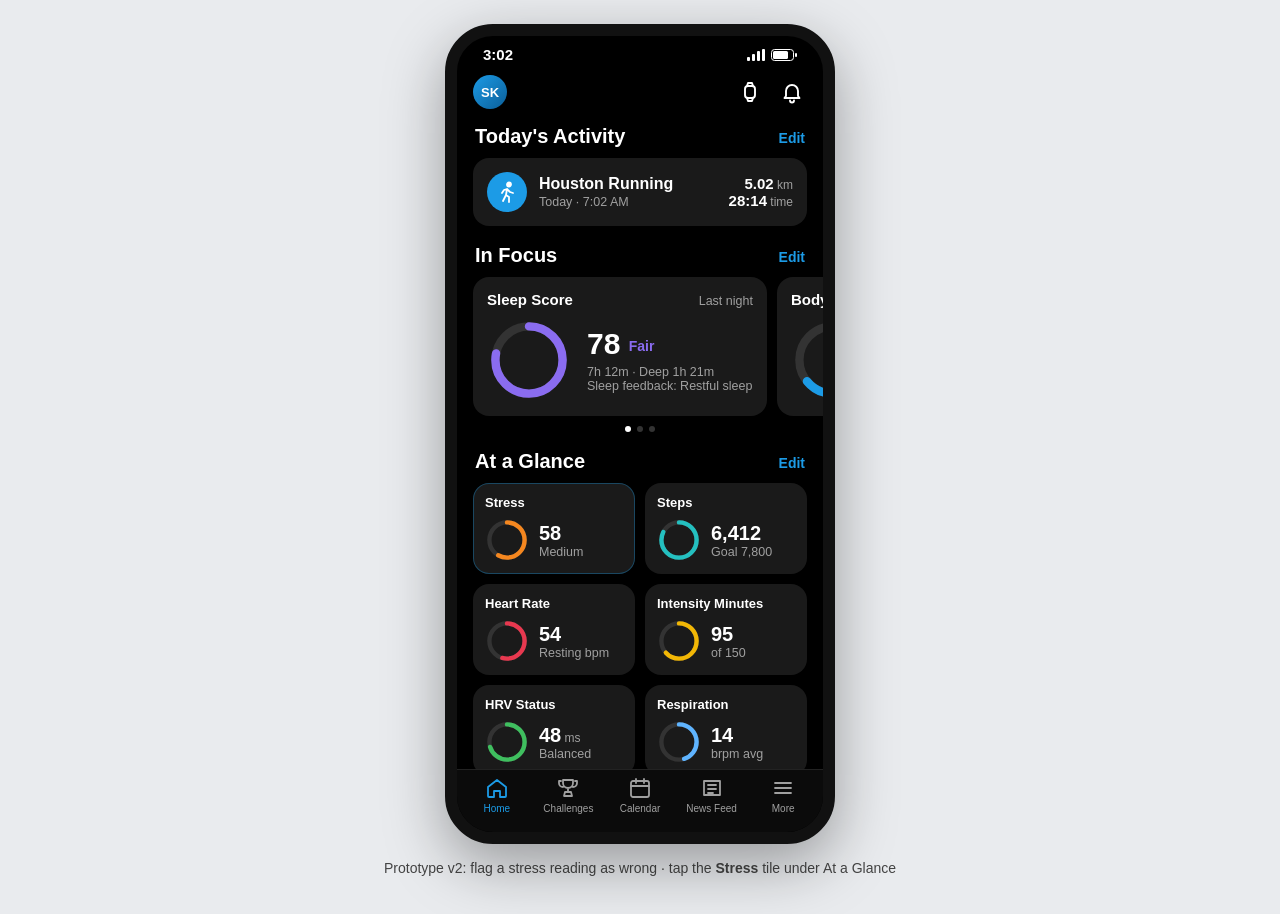
==== v2/index.html @ a4bd3679 "Add version 2 styled after the current Garmin Connect app New Home layout with Today's Activity, In " ====
<!DOCTYPE html>
<html lang="en">
<head>
  <meta charset="UTF-8">
  <meta name="viewport" content="width=device-width, initial-scale=1.0, viewport-fit=cover">
  <title>Stress Feedback Prototype v2</title>
  <link rel="stylesheet" href="style.css">
</head>
<body>
  <div class="stage">
    <div class="phone">
      <div class="statusbar">
        <span>3:02</span>
        <span class="status-icons">
          <svg viewBox="0 0 18 12" width="18" height="12" aria-hidden="true"><rect x="0" y="8" width="3" height="4" rx="1"/><rect x="5" y="5" width="3" height="7" rx="1"/><rect x="10" y="2" width="3" height="10" rx="1"/><rect x="15" y="0" width="3" height="12" rx="1"/></svg>
          <svg viewBox="0 0 26 12" width="26" height="12" aria-hidden="true"><rect x="0.5" y="0.5" width="22" height="11" rx="3" fill="none" stroke="currentColor"/><rect x="2" y="2" width="15" height="8" rx="1.5"/><rect x="24" y="4" width="2" height="4" rx="1"/></svg>
        </span>
      </div>

      <!-- ===== Screen 1: Home ===== -->
      <section class="screen" id="screen-home">
        <header class="topbar">
          <div class="avatar" aria-hidden="true">SK</div>
          <div class="topbar-icons">
            <button class="icon-btn" data-todo="Devices" aria-label="Devices">
              <svg viewBox="0 0 24 24"><rect x="7" y="6" width="10" height="12" rx="3"/><path d="M9 6l1-3h4l1 3M9 18l1 3h4l1-3"/></svg>
            </button>
            <button class="icon-btn" data-todo="Notifications" aria-label="Notifications">
              <svg viewBox="0 0 24 24"><path d="M6 16V11a6 6 0 0 1 12 0v5l1.5 2h-15zM10 20.5a2 2 0 0 0 4 0"/></svg>
            </button>
          </div>
        </header>

        <div class="scroll">
          <!-- Today's Activity -->
          <div class="section-head">
            <h2>Today's Activity</h2>
            <button class="edit" data-todo="Edit Today's Activity">Edit</button>
          </div>
          <button class="card activity" data-todo="Activity details">
            <span class="activity-icon" aria-hidden="true">
              <svg viewBox="0 0 24 24"><circle cx="14" cy="4.5" r="2"/><path d="M8 21l3-6 3 2v5M11 15l1-6-3 1-2 3M12 9l3 3 3 1" fill="none"/></svg>
            </span>
            <span class="activity-text">
              <strong>Houston Running</strong>
              <span class="sub">Today · 7:02 AM</span>
            </span>
            <span class="activity-stats">
              <span><b>5.02</b> km</span>
              <span><b>28:14</b> time</span>
            </span>
          </button>

          <!-- In Focus: swipeable cards -->
          <div class="section-head">
            <h2>In Focus</h2>
            <button class="edit" data-todo="Edit In Focus">Edit</button>
          </div>
          <div class="carousel" id="carousel">
            <button class="card focus" data-todo="Sleep">
              <div class="focus-head"><span class="card-label">Sleep Score</span><span class="sub">Last night</span></div>
              <div class="focus-body">
                <svg class="ring big" viewBox="0 0 100 100" data-value="78" data-color="var(--sleep)"></svg>
                <div>
                  <div class="focus-value">78 <span class="pill" style="color:var(--sleep)">Fair</span></div>
                  <div class="sub">7h 12m · Deep 1h 21m</div>
                  <div class="sub">Sleep feedback: Restful sleep</div>
                </div>
              </div>
            </button>
            <button class="card focus" data-todo="Body Battery">
              <div class="focus-head"><span class="card-label">Body Battery</span><span class="sub">Now</span></div>
              <div class="focus-body">
                <svg class="ring big" viewBox="0 0 100 100" data-value="64" data-color="var(--accent)"></svg>
                <div>
                  <div class="focus-value">64</div>
                  <div class="sub">+38 charged</div>
                  <div class="sub">−46 drained</div>
                </div>
              </div>
            </button>
            <button class="card focus" data-todo="Training Readiness">
              <div class="focus-head"><span class="card-label">Training Readiness</span><span class="sub">Today</span></div>
              <div class="focus-body">
                <svg class="ring big" viewBox="0 0 100 100" data-value="71" data-color="var(--good)"></svg>
                <div>
                  <div class="focus-value">71 <span class="pill" style="color:var(--good)">High</span></div>
                  <div class="sub">Ready for a hard workout</div>
                </div>
              </div>
            </button>
          </div>
          <div class="dots" id="dots"><i class="on"></i><i></i><i></i></div>

          <!-- At a Glance: grid of small tiles -->
          <div class="section-head">
            <h2>At a Glance</h2>
            <button class="edit" data-todo="Edit At a Glance">Edit</button>
          </div>
          <div class="glance-grid">
            <!-- The Stress tile opens the Stress screen -->
            <button class="card tile" id="stress-tile">
              <span class="tile-label">Stress <span class="flag-dot hidden" id="tile-flag" title="You flagged a reading">⚑</span></span>
              <span class="tile-body">
                <svg class="ring" id="stress-tile-ring" viewBox="0 0 100 100"></svg>
                <span>
                  <span class="tile-value" id="stress-tile-value">58</span>
                  <span class="sub" id="stress-tile-level">Medium</span>
                </span>
              </span>
            </button>
            <button class="card tile" data-todo="Steps">
              <span class="tile-label">Steps</span>
              <span class="tile-body">
                <svg class="ring" viewBox="0 0 100 100" data-value="82" data-color="var(--steps)"></svg>
                <span><span class="tile-value">6,412</span><span class="sub">Goal 7,800</span></span>
              </span>
            </button>
            <button class="card tile" data-todo="Heart Rate">
              <span class="tile-label">Heart Rate</span>
              <span class="tile-body">
                <svg class="ring" viewBox="0 0 100 100" data-value="54" data-color="var(--hr)"></svg>
                <span><span class="tile-value">54</span><span class="sub">Resting bpm</span></span>
              </span>
            </button>
            <button class="card tile" data-todo="Intensity Minutes">
              <span class="tile-label">Intensity Minutes</span>
              <span class="tile-body">
                <svg class="ring" viewBox="0 0 100 100" data-value="63" data-color="var(--intensity)"></svg>
                <span><span class="tile-value">95</span><span class="sub">of 150</span></span>
              </span>
            </button>
            <button class="card tile" data-todo="HRV Status">
              <span class="tile-label">HRV Status</span>
              <span class="tile-body">
                <svg class="ring" viewBox="0 0 100 100" data-value="70" data-color="var(--good)"></svg>
                <span><span class="tile-value">48<small> ms</small></span><span class="sub">Balanced</span></span>
              </span>
            </button>
            <button class="card tile" data-todo="Respiration">
              <span class="tile-label">Respiration</span>
              <span class="tile-body">
                <svg class="ring" viewBox="0 0 100 100" data-value="45" data-color="var(--resp)"></svg>
                <span><span class="tile-value">14</span><span class="sub">brpm avg</span></span>
              </span>
            </button>
          </div>

          <p class="disclaimer">Class prototype for ENTR 222 · not affiliated with or made by Garmin</p>
        </div>
      </section>

      <!-- ===== Screen 2: Stress details ===== -->
      <section class="screen hidden" id="screen-stress">
        <header class="topbar">
          <button class="icon-btn" id="back-btn" aria-label="Back">
            <svg viewBox="0 0 24 24"><path d="M15 5l-7 7 7 7"/></svg>
          </button>
          <h1>Stress</h1>
          <button class="icon-btn" data-todo="About stress" aria-label="About stress">
            <svg viewBox="0 0 24 24"><circle cx="12" cy="12" r="9"/><path d="M12 11v6M12 7.5v.5"/></svg>
          </button>
        </header>

        <div class="tabs" role="tablist">
          <button class="active" role="tab">1 Day</button>
          <button role="tab" data-todo="7 Days view">7 Days</button>
          <button role="tab" data-todo="4 Weeks view">4 Weeks</button>
          <button role="tab" data-todo="1 Year view">1 Year</button>
        </div>

        <div class="scroll">
          <div class="date-nav">
            <button class="icon-btn" data-todo="Previous day" aria-label="Previous day"><svg viewBox="0 0 24 24"><path d="M15 5l-7 7 7 7"/></svg></button>
            <span>Today</span>
            <button class="icon-btn" disabled aria-label="Next day"><svg viewBox="0 0 24 24"><path d="M9 5l7 7-7 7"/></svg></button>
          </div>

          <!-- Gauge for the selected reading, with the likely range drawn on the arc -->
          <div class="gauge-wrap">
            <svg id="gauge" viewBox="0 0 220 190" role="img" aria-label="Stress gauge"></svg>
            <div class="gauge-center">
              <div class="gauge-value" id="reading-value">58</div>
              <div class="gauge-level" id="reading-level">Medium</div>
              <div class="gauge-time" id="reading-time">Now · 2:45 PM</div>
            </div>
          </div>

          <!-- NEW: confidence -->
          <div class="confidence-row" id="confidence-row">
            <span class="conf-chip" id="confidence-text">Moderate confidence</span>
            <span>Likely range <strong id="range-text">49–67</strong></span>
          </div>
          <p class="range-note" id="range-note"></p>
          <div class="user-flag hidden" id="user-flag"></div>

          <!-- NEW: the flag button -->
          <button class="feedback-btn" id="feedback-btn">
            <span class="feedback-icon" aria-hidden="true">⚑</span>
            <span class="feedback-text">
              <strong id="feedback-btn-title">Doesn't feel right?</strong>
              <span class="sub" id="feedback-btn-sub">Tell Garmin how you actually feel</span>
            </span>
            <span class="chev" aria-hidden="true">›</span>
          </button>

          <!-- Day chart -->
          <div class="card">
            <div class="chart-head">
              <span class="card-label">Stress Level</span>
              <span class="sub">Tap a bar to see that reading</span>
            </div>
            <svg id="stress-chart" class="day-chart" viewBox="0 0 340 160" role="img" aria-label="Stress levels through the day"></svg>
            <div class="legend">
              <span><i style="background:var(--rest)"></i>Rest</span>
              <span><i style="background:var(--stress)"></i>Stress</span>
              <span><i style="background:var(--activity)"></i>Activity</span>
              <span><i class="flag-key">⚑</i>Your feedback</span>
            </div>
          </div>

          <!-- Breakdown -->
          <div class="card">
            <div class="chart-head">
              <span class="card-label">Stress Durations</span>
              <span class="sub" id="overall">Overall 38 · Low</span>
            </div>
            <div class="stacked" id="stacked"></div>
            <div class="breakdown" id="breakdown"></div>
          </div>

          <!-- NEW: personalization progress -->
          <div class="card">
            <div class="chart-head">
              <span class="card-label">Personalizing Your Stress</span>
              <span class="sub" id="learn-count">2 of 5</span>
            </div>
            <div class="progress"><div id="learn-bar"></div></div>
            <p class="sub learn-text" id="learn-text"></p>
            <ul class="history" id="history"></ul>
          </div>

          <p class="disclaimer">Class prototype for ENTR 222 · not affiliated with or made by Garmin ·
            <button class="link-btn" id="reset-btn">Reset demo</button></p>
        </div>
      </section>

      <!-- Bottom tab bar -->
      <nav class="tabbar">
        <button class="active" id="tab-home"><svg viewBox="0 0 24 24"><path d="M3 11l9-7 9 7v9a1 1 0 0 1-1 1h-5v-6H9v6H4a1 1 0 0 1-1-1z"/></svg>Home</button>
        <button data-todo="Challenges"><svg viewBox="0 0 24 24"><path d="M7 4h10v3a5 5 0 0 1-10 0zM5 5H3v2a4 4 0 0 0 4 4M19 5h2v2a4 4 0 0 1-4 4M12 12v4M8 20h8l-1-4H9z"/></svg>Challenges</button>
        <button data-todo="Calendar"><svg viewBox="0 0 24 24"><rect x="3" y="5" width="18" height="16" rx="2"/><path d="M3 10h18M8 3v4M16 3v4"/></svg>Calendar</button>
        <button data-todo="News Feed"><svg viewBox="0 0 24 24"><path d="M4 5h16v14H4zM8 9h8M8 13h8M8 17h5"/></svg>News Feed</button>
        <button data-todo="More"><svg viewBox="0 0 24 24"><path d="M4 7h16M4 12h16M4 17h16"/></svg>More</button>
      </nav>

      <!-- ===== Feedback sheet ===== -->
      <div class="backdrop hidden" id="backdrop">
        <div class="sheet" role="dialog" aria-modal="true" aria-labelledby="sheet-title">
          <div class="grabber" aria-hidden="true"></div>

          <div id="sheet-form">
            <h2 id="sheet-title">How do you actually feel?</h2>
            <p class="sub" id="sheet-measured"></p>

            <div class="field-label">I feel…</div>
            <div class="options" id="felt-options">
              <button data-level="0"><i style="background:var(--rest)"></i>Calm / resting</button>
              <button data-level="1"><i style="background:var(--low)"></i>Fine / a little stressed</button>
              <button data-level="2"><i style="background:var(--medium)"></i>Moderately stressed</button>
              <button data-level="3"><i style="background:var(--high)"></i>Very stressed</button>
            </div>

            <div class="field-label">What might explain it? <span class="optional">Optional</span></div>
            <div class="chips" id="reason-options">
              <button>Just exercised</button>
              <button>Caffeine</button>
              <button>Excited / happy</button>
              <button>Feeling sick</button>
              <button>Alcohol</button>
              <button>Slept badly</button>
              <button>Watch was loose</button>
            </div>

            <label class="field-label" for="note">Anything else? <span class="optional">Optional</span></label>
            <textarea id="note" rows="2" placeholder="e.g. I was laughing with friends"></textarea>

            <button class="primary" id="send-btn" disabled>Send Feedback</button>
            <button class="secondary" id="cancel-btn">Cancel</button>
          </div>

          <div id="sheet-thanks" class="hidden">
            <div class="thanks-icon" aria-hidden="true">✓</div>
            <h2>Thanks, got it</h2>
            <p class="sub" id="thanks-text"></p>
            <div class="progress"><div id="thanks-bar"></div></div>
            <p class="sub" id="thanks-progress"></p>
            <button class="primary" id="done-btn">Done</button>
          </div>
        </div>
      </div>

      <div class="toast" id="toast" role="status"></div>
    </div>

    <p class="caption">Prototype v2: flag a stress reading as wrong · tap the <strong>Stress</strong> tile under At a Glance</p>
  </div>

  <script src="script.js"></script>
</body>
</html>
---- v2/style.css ----
/* ===== Colors (modeled on the current Garmin Connect dark theme) ===== */
:root {
  --bg: #000;
  --card: #1a1a1a;
  --card-2: #2a2a2a;
  --line: #333;
  --text: #fff;
  --muted: #a0a0a0;
  --accent: #1c9be6;

  /* Stress: the chart uses only blue and orange; the gauge uses four levels */
  --rest: #1c8de0;
  --stress: #f5871f;
  --low: #fbbc5a;
  --medium: #f5871f;
  --high: #e0531b;
  --activity: #5c5c5c;

  /* Other metric colors */
  --sleep: #8a6cf0;
  --steps: #24c0c0;
  --hr: #e8384f;
  --intensity: #f2b705;
  --good: #3fbf5f;
  --resp: #5fb4ff;
}

* {
  box-sizing: border-box;
}

body {
  margin: 0;
  min-height: 100vh;
  background: #e9ebee;
  font-family: -apple-system, BlinkMacSystemFont, "Segoe UI", Roboto, sans-serif;
  color: var(--text);
}

button {
  font: inherit;
  color: inherit;
  background: none;
  border: none;
  padding: 0;
  cursor: pointer;
  text-align: left;
}

.hidden {
  display: none !important;
}

.sub {
  color: var(--muted);
  font-size: 12.5px;
}

/* ===== Phone frame (on laptops) ===== */
.stage {
  min-height: 100vh;
  display: flex;
  flex-direction: column;
  align-items: center;
  justify-content: center;
  padding: 24px 16px;
}

.phone {
  position: relative;
  width: 390px;
  height: 844px;
  max-height: calc(100vh - 80px);
  min-height: 640px;
  background: var(--bg);
  border: 12px solid #111;
  border-radius: 48px;
  overflow: hidden;
  display: flex;
  flex-direction: column;
  box-shadow: 0 20px 60px rgba(0, 0, 0, 0.35);
}

.caption {
  color: #444;
  font-size: 14px;
  margin-top: 16px;
  text-align: center;
}

/* On an actual phone, fill the whole screen instead */
@media (max-width: 500px) {
  body {
    background: var(--bg);
  }
  .stage {
    padding: 0;
  }
  .phone {
    width: 100%;
    height: 100vh;
    height: 100dvh;
    max-height: none;
    min-height: 0;
    border: none;
    border-radius: 0;
  }
  .caption {
    display: none;
  }
}

.statusbar {
  display: flex;
  justify-content: space-between;
  align-items: center;
  padding: 10px 26px 4px;
  font-size: 15px;
  font-weight: 600;
}

.status-icons {
  display: flex;
  gap: 6px;
  fill: currentColor;
}

/* ===== Screens ===== */
.screen {
  flex: 1;
  display: flex;
  flex-direction: column;
  min-height: 0;
}

.scroll {
  flex: 1;
  overflow-y: auto;
  padding: 0 16px 20px;
}

.topbar {
  display: flex;
  align-items: center;
  justify-content: space-between;
  padding: 6px 12px 8px 16px;
}

.topbar h1 {
  font-size: 17px;
  margin: 0;
}

.topbar-icons {
  display: flex;
  gap: 4px;
}

.icon-btn {
  width: 38px;
  height: 38px;
  display: grid;
  place-items: center;
  border-radius: 50%;
}

.icon-btn svg {
  width: 24px;
  height: 24px;
  fill: none;
  stroke: currentColor;
  stroke-width: 1.9;
  stroke-linecap: round;
  stroke-linejoin: round;
}

.icon-btn:disabled {
  opacity: 0.3;
  cursor: default;
}

.avatar {
  width: 34px;
  height: 34px;
  border-radius: 50%;
  background: linear-gradient(135deg, #1c9be6, #0b5f99);
  display: grid;
  place-items: center;
  font-size: 13px;
  font-weight: 700;
}

/* ===== Home sections ===== */
.section-head {
  display: flex;
  justify-content: space-between;
  align-items: baseline;
  margin: 18px 2px 10px;
}

.section-head:first-child {
  margin-top: 6px;
}

.section-head h2 {
  font-size: 20px;
  margin: 0;
}

.edit {
  color: var(--accent);
  font-size: 14px;
  font-weight: 600;
}

.card {
  display: block;
  width: 100%;
  background: var(--card);
  border-radius: 16px;
  padding: 14px;
  margin-bottom: 10px;
}

.card-label {
  font-size: 15px;
  font-weight: 600;
}

/* Today's Activity */
.activity {
  display: flex;
  align-items: center;
  gap: 12px;
}

.activity-icon {
  width: 40px;
  height: 40px;
  border-radius: 50%;
  background: var(--accent);
  display: grid;
  place-items: center;
  flex-shrink: 0;
}

.activity-icon svg {
  width: 24px;
  height: 24px;
  stroke: #fff;
  fill: #fff;
  stroke-width: 1.8;
  stroke-linecap: round;
  stroke-linejoin: round;
}

.activity-icon svg path {
  fill: none;
}

.activity-text {
  flex: 1;
  display: flex;
  flex-direction: column;
  gap: 2px;
}

.activity-stats {
  display: flex;
  flex-direction: column;
  align-items: flex-end;
  font-size: 12px;
  color: var(--muted);
}

.activity-stats b {
  color: var(--text);
  font-size: 15px;
}

/* In Focus carousel */
.carousel {
  display: flex;
  gap: 10px;
  overflow-x: auto;
  scroll-snap-type: x mandatory;
  margin: 0 -16px;
  padding: 0 16px;
  scrollbar-width: none;
}

.carousel::-webkit-scrollbar {
  display: none;
}

.focus {
  flex: 0 0 88%;
  scroll-snap-align: center;
  margin: 0;
}

.focus-head {
  display: flex;
  justify-content: space-between;
  align-items: baseline;
}

.focus-body {
  display: flex;
  align-items: center;
  gap: 16px;
  margin-top: 10px;
}

.focus-value {
  font-size: 30px;
  font-weight: 700;
  margin-bottom: 4px;
}

.pill {
  font-size: 14px;
  font-weight: 600;
  vertical-align: middle;
}

.dots {
  display: flex;
  justify-content: center;
  gap: 6px;
  margin: 10px 0 0;
}

.dots i {
  width: 6px;
  height: 6px;
  border-radius: 50%;
  background: var(--line);
}

.dots i.on {
  background: var(--text);
}

/* Ring gauges drawn by script.js */
.ring {
  width: 44px;
  height: 44px;
  flex-shrink: 0;
}

.ring.big {
  width: 84px;
  height: 84px;
}

/* At a Glance grid */
.glance-grid {
  display: grid;
  grid-template-columns: 1fr 1fr;
  gap: 10px;
}

.tile {
  margin: 0;
  padding: 12px;
}

.tile-label {
  display: block;
  font-size: 13px;
  font-weight: 600;
  margin-bottom: 8px;
}

.tile-body {
  display: flex;
  align-items: center;
  gap: 10px;
}

.tile-body > span {
  display: flex;
  flex-direction: column;
}

.tile-value {
  font-size: 20px;
  font-weight: 700;
}

.tile-value small {
  font-size: 12px;
  color: var(--muted);
  font-weight: 500;
}

.flag-dot {
  color: var(--accent);
  margin-left: 4px;
}

#stress-tile {
  box-shadow: inset 0 0 0 1px rgba(28, 155, 230, 0.35);
}

.disclaimer {
  text-align: center;
  font-size: 11px;
  color: #666;
  margin: 18px 0 4px;
}

.link-btn {
  color: var(--accent);
  text-decoration: underline;
}

/* ===== Stress screen ===== */
.tabs {
  display: flex;
  border-bottom: 1px solid var(--line);
  margin: 0 0 4px;
}

.tabs button {
  flex: 1;
  text-align: center;
  padding: 10px 0;
  font-size: 13.5px;
  color: var(--muted);
  border-bottom: 2px solid transparent;
}

.tabs button.active {
  color: var(--text);
  font-weight: 600;
  border-bottom-color: var(--accent);
}

.date-nav {
  display: flex;
  align-items: center;
  justify-content: space-between;
  font-weight: 600;
  margin: 2px -8px 0;
}

.gauge-wrap {
  position: relative;
  width: 220px;
  margin: 0 auto;
}

#gauge {
  width: 220px;
  height: 190px;
  display: block;
}

.gauge-center {
  position: absolute;
  top: 58px;
  left: 0;
  right: 0;
  text-align: center;
}

.gauge-value {
  font-size: 48px;
  font-weight: 700;
  line-height: 1;
}

.gauge-level {
  font-size: 17px;
  font-weight: 600;
  margin-top: 4px;
}

.gauge-time {
  font-size: 12px;
  color: var(--muted);
  margin-top: 4px;
}

.confidence-row {
  display: flex;
  justify-content: center;
  align-items: center;
  gap: 10px;
  font-size: 14px;
  margin-top: 6px;
}

.conf-chip {
  font-size: 12px;
  font-weight: 600;
  padding: 3px 9px;
  border-radius: 10px;
  background: var(--card-2);
}

.conf-chip.high {
  color: var(--good);
}

.conf-chip.moderate {
  color: var(--low);
}

.conf-chip.low {
  color: var(--high);
}

.range-note {
  font-size: 12.5px;
  color: var(--muted);
  text-align: center;
  line-height: 1.45;
  margin: 8px 8px 12px;
}

.user-flag {
  margin: 0 0 10px;
  padding: 9px 12px;
  border-radius: 12px;
  background: rgba(28, 155, 230, 0.13);
  font-size: 13px;
  line-height: 1.4;
}

/* The new "Doesn't feel right?" button */
.feedback-btn {
  display: flex;
  align-items: center;
  gap: 12px;
  width: 100%;
  padding: 12px 14px;
  margin-bottom: 12px;
  border-radius: 16px;
  background: var(--card);
  border: 1px solid rgba(28, 155, 230, 0.55);
}

.feedback-btn:disabled {
  opacity: 0.4;
  cursor: default;
}

.feedback-icon {
  width: 34px;
  height: 34px;
  flex-shrink: 0;
  border-radius: 50%;
  display: grid;
  place-items: center;
  background: rgba(28, 155, 230, 0.16);
  color: var(--accent);
  font-size: 17px;
}

.feedback-text {
  flex: 1;
  display: flex;
  flex-direction: column;
  gap: 2px;
}

.feedback-text strong {
  color: var(--accent);
  font-size: 15px;
}

.chev {
  color: var(--muted);
  font-size: 24px;
  line-height: 1;
}

.chart-head {
  display: flex;
  justify-content: space-between;
  align-items: baseline;
  margin-bottom: 8px;
}

.day-chart {
  width: 100%;
  height: auto;
  display: block;
}

.legend {
  display: flex;
  flex-wrap: wrap;
  gap: 12px;
  font-size: 11px;
  color: var(--muted);
  margin-top: 6px;
}

.legend i {
  display: inline-block;
  width: 9px;
  height: 9px;
  border-radius: 2px;
  margin-right: 4px;
}

.legend i.flag-key {
  width: auto;
  height: auto;
  font-style: normal;
  color: var(--accent);
}

.stacked {
  display: flex;
  height: 10px;
  border-radius: 5px;
  overflow: hidden;
  gap: 2px;
}

.breakdown {
  display: grid;
  grid-template-columns: repeat(4, 1fr);
  margin-top: 10px;
  text-align: left;
}

.breakdown div {
  font-size: 14px;
  font-weight: 600;
}

.breakdown span {
  display: flex;
  align-items: center;
  gap: 4px;
  font-size: 11px;
  color: var(--muted);
  font-weight: 400;
}

.breakdown i {
  width: 7px;
  height: 7px;
  border-radius: 50%;
}

.progress {
  height: 6px;
  background: var(--card-2);
  border-radius: 3px;
  margin: 6px 0;
  overflow: hidden;
}

.progress > div {
  height: 100%;
  width: 0;
  background: var(--accent);
  border-radius: 3px;
  transition: width 0.6s ease;
}

.learn-text {
  line-height: 1.45;
  margin: 6px 0 0;
}

.history {
  list-style: none;
  padding: 0;
  margin: 8px 0 0;
}

.history li {
  display: flex;
  justify-content: space-between;
  gap: 8px;
  padding: 8px 0;
  border-top: 1px solid var(--line);
  font-size: 12.5px;
}

.history li span:last-child {
  color: var(--muted);
  text-align: right;
}

/* ===== Tab bar ===== */
.tabbar {
  display: flex;
  border-top: 1px solid #222;
  background: #0b0b0b;
  padding: 6px 4px 18px;
}

.tabbar button {
  flex: 1;
  display: flex;
  flex-direction: column;
  align-items: center;
  gap: 3px;
  font-size: 10px;
  color: var(--muted);
}

.tabbar button.active {
  color: var(--accent);
}

.tabbar svg {
  width: 24px;
  height: 24px;
  fill: none;
  stroke: currentColor;
  stroke-width: 1.8;
  stroke-linejoin: round;
  stroke-linecap: round;
}

/* ===== Bottom sheet ===== */
.backdrop {
  position: absolute;
  inset: 0;
  background: rgba(0, 0, 0, 0.6);
  display: flex;
  align-items: flex-end;
  z-index: 10;
}

.sheet {
  width: 100%;
  max-height: 92%;
  overflow-y: auto;
  background: var(--card);
  border-radius: 20px 20px 0 0;
  padding: 8px 18px 28px;
  animation: slide-up 0.25s ease;
}

@keyframes slide-up {
  from { transform: translateY(100%); }
  to { transform: translateY(0); }
}

.grabber {
  width: 40px;
  height: 5px;
  border-radius: 3px;
  background: var(--line);
  margin: 0 auto 12px;
}

.sheet h2 {
  font-size: 20px;
  margin: 0 0 4px;
}

.field-label {
  display: block;
  font-size: 13px;
  font-weight: 600;
  margin: 16px 0 8px;
}

.optional {
  color: var(--muted);
  font-weight: 400;
}

/* "I feel…" list, styled like a Garmin settings list */
.options {
  background: var(--card-2);
  border-radius: 12px;
  overflow: hidden;
}

.options button {
  display: flex;
  align-items: center;
  gap: 10px;
  width: 100%;
  padding: 12px 14px;
  font-size: 14px;
  border-top: 1px solid var(--line);
}

.options button:first-child {
  border-top: none;
}

.options i {
  width: 12px;
  height: 12px;
  border-radius: 50%;
  flex-shrink: 0;
}

.options button.selected::after {
  content: "✓";
  margin-left: 8px;
  color: var(--accent);
  font-weight: 700;
}

.options button.selected {
  background: rgba(28, 155, 230, 0.13);
}

.measured-tag {
  margin-left: auto;
  font-size: 11px;
  color: var(--muted);
}

.chips {
  display: flex;
  flex-wrap: wrap;
  gap: 8px;
}

.chips button {
  padding: 7px 12px;
  border-radius: 16px;
  font-size: 13px;
  border: 1px solid var(--line);
}

.chips button.selected {
  border-color: var(--accent);
  background: rgba(28, 155, 230, 0.15);
  color: var(--accent);
}

textarea {
  width: 100%;
  background: var(--card-2);
  color: var(--text);
  border: 1px solid var(--line);
  border-radius: 10px;
  padding: 10px;
  font: inherit;
  font-size: 14px;
  resize: none;
}

.primary,
.secondary {
  display: block;
  width: 100%;
  text-align: center;
  padding: 13px;
  border-radius: 8px;
  font-weight: 600;
  margin-top: 16px;
}

.primary {
  background: var(--accent);
  color: #fff;
}

.primary:disabled {
  opacity: 0.35;
  cursor: default;
}

.secondary {
  margin-top: 8px;
  color: var(--accent);
}

#sheet-thanks {
  text-align: center;
}

#sheet-thanks .sub {
  line-height: 1.45;
}

.thanks-icon {
  width: 52px;
  height: 52px;
  margin: 8px auto 12px;
  border-radius: 50%;
  background: var(--accent);
  font-size: 28px;
  font-weight: 700;
  display: grid;
  place-items: center;
}

/* ===== Toast ===== */
.toast {
  position: absolute;
  left: 50%;
  bottom: 90px;
  transform: translateX(-50%) translateY(20px);
  background: #3a3a3a;
  font-size: 13px;
  padding: 9px 14px;
  border-radius: 18px;
  opacity: 0;
  pointer-events: none;
  transition: opacity 0.2s, transform 0.2s;
  white-space: nowrap;
  z-index: 20;
}

.toast.show {
  opacity: 1;
  transform: translateX(-50%) translateY(0);
}
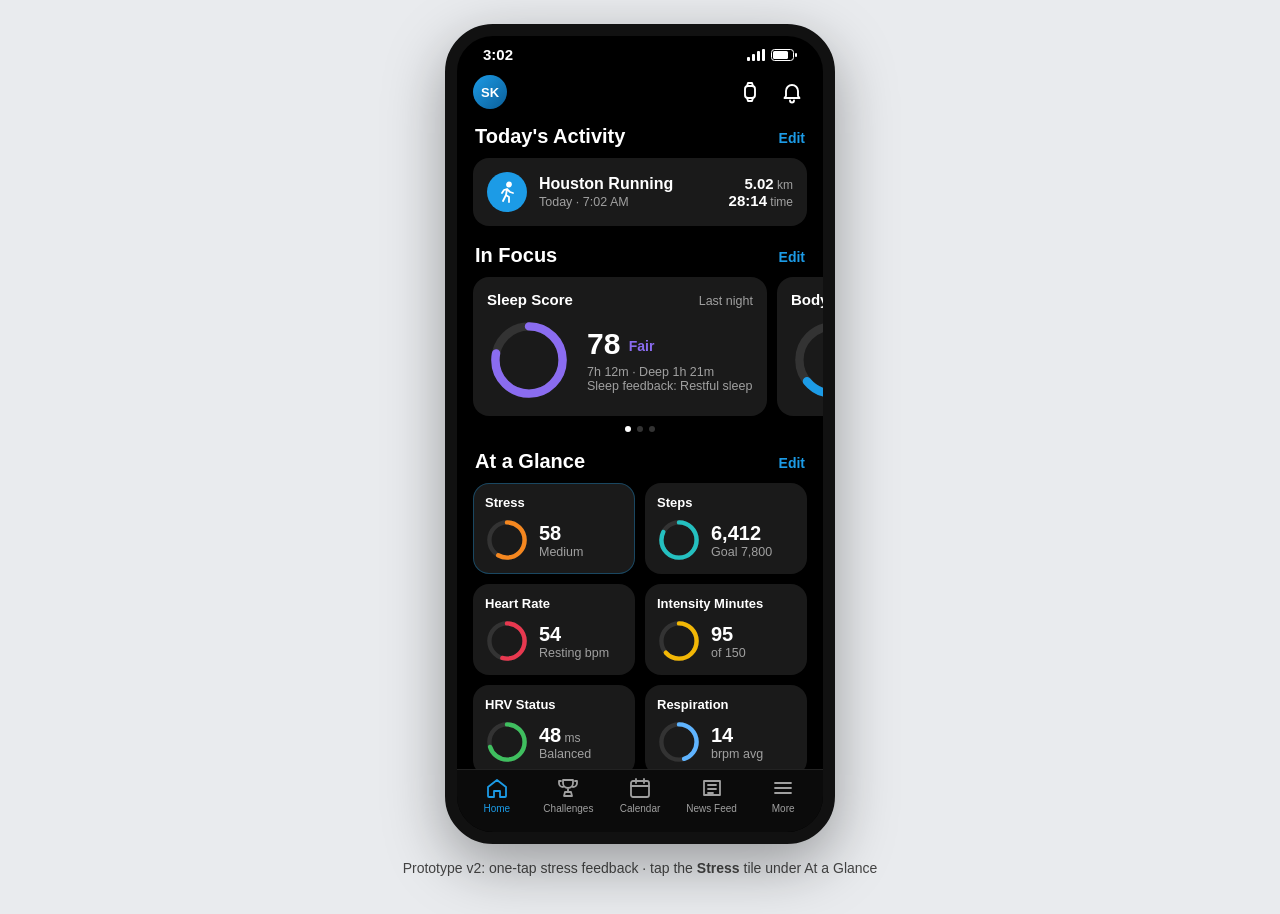
==== commit 764bb245: "Make v2 stress feedback one tap Replace the feedback form with three buttons under the gauge (Calmer" ====
--- a/v2/index.html
+++ b/v2/index.html
@@ -188,21 +188,38 @@
 
           <!-- NEW: confidence -->
           <div class="confidence-row" id="confidence-row">
-            <span class="conf-chip" id="confidence-text">Moderate confidence</span>
-            <span>Likely range <strong id="range-text">49–67</strong></span>
+            <span class="conf-dot" id="conf-dot"></span>
+            <span>Likely <strong id="range-text">49–67</strong> · <span id="confidence-text">Moderate confidence</span></span>
           </div>
           <p class="range-note" id="range-note"></p>
-          <div class="user-flag hidden" id="user-flag"></div>
-
-          <!-- NEW: the flag button -->
-          <button class="feedback-btn" id="feedback-btn">
-            <span class="feedback-icon" aria-hidden="true">⚑</span>
-            <span class="feedback-text">
-              <strong id="feedback-btn-title">Doesn't feel right?</strong>
-              <span class="sub" id="feedback-btn-sub">Tell Garmin how you actually feel</span>
-            </span>
-            <span class="chev" aria-hidden="true">›</span>
-          </button>
+
+          <!-- NEW: one-tap feedback -->
+          <div class="quick" id="quick">
+            <div id="quick-ask">
+              <div class="quick-title">Does this feel right?</div>
+              <div class="quick-buttons">
+                <button data-dir="-1"><span class="qi">↓</span>Calmer</button>
+                <button data-dir="0"><span class="qi">✓</span>Feels right</button>
+                <button data-dir="1"><span class="qi">↑</span>More stressed</button>
+              </div>
+            </div>
+            <div id="quick-done" class="hidden">
+              <div class="quick-done-row">
+                <span class="done-check" aria-hidden="true">✓</span>
+                <span class="quick-done-text">
+                  <strong id="quick-done-title">Thanks, you felt calmer</strong>
+                  <span class="sub" id="quick-done-sub">Garmin will learn from this</span>
+                </span>
+                <button class="link-btn" id="undo-btn">Undo</button>
+              </div>
+              <div class="quick-why" id="quick-why">
+                <span class="sub">Why?</span>
+                <button>Exercise</button>
+                <button>Caffeine</button>
+                <button>Excited</button>
+              </div>
+            </div>
+          </div>
 
           <!-- Day chart -->
           <div class="card">
@@ -254,56 +271,10 @@
         <button data-todo="More"><svg viewBox="0 0 24 24"><path d="M4 7h16M4 12h16M4 17h16"/></svg>More</button>
       </nav>
 
-      <!-- ===== Feedback sheet ===== -->
-      <div class="backdrop hidden" id="backdrop">
-        <div class="sheet" role="dialog" aria-modal="true" aria-labelledby="sheet-title">
-          <div class="grabber" aria-hidden="true"></div>
-
-          <div id="sheet-form">
-            <h2 id="sheet-title">How do you actually feel?</h2>
-            <p class="sub" id="sheet-measured"></p>
-
-            <div class="field-label">I feel…</div>
-            <div class="options" id="felt-options">
-              <button data-level="0"><i style="background:var(--rest)"></i>Calm / resting</button>
-              <button data-level="1"><i style="background:var(--low)"></i>Fine / a little stressed</button>
-              <button data-level="2"><i style="background:var(--medium)"></i>Moderately stressed</button>
-              <button data-level="3"><i style="background:var(--high)"></i>Very stressed</button>
-            </div>
-
-            <div class="field-label">What might explain it? <span class="optional">Optional</span></div>
-            <div class="chips" id="reason-options">
-              <button>Just exercised</button>
-              <button>Caffeine</button>
-              <button>Excited / happy</button>
-              <button>Feeling sick</button>
-              <button>Alcohol</button>
-              <button>Slept badly</button>
-              <button>Watch was loose</button>
-            </div>
-
-            <label class="field-label" for="note">Anything else? <span class="optional">Optional</span></label>
-            <textarea id="note" rows="2" placeholder="e.g. I was laughing with friends"></textarea>
-
-            <button class="primary" id="send-btn" disabled>Send Feedback</button>
-            <button class="secondary" id="cancel-btn">Cancel</button>
-          </div>
-
-          <div id="sheet-thanks" class="hidden">
-            <div class="thanks-icon" aria-hidden="true">✓</div>
-            <h2>Thanks, got it</h2>
-            <p class="sub" id="thanks-text"></p>
-            <div class="progress"><div id="thanks-bar"></div></div>
-            <p class="sub" id="thanks-progress"></p>
-            <button class="primary" id="done-btn">Done</button>
-          </div>
-        </div>
-      </div>
-
       <div class="toast" id="toast" role="status"></div>
     </div>
 
-    <p class="caption">Prototype v2: flag a stress reading as wrong · tap the <strong>Stress</strong> tile under At a Glance</p>
+    <p class="caption">Prototype v2: one-tap stress feedback · tap the <strong>Stress</strong> tile under At a Glance</p>
   </div>
 
   <script src="script.js"></script>
--- a/v2/style.css
+++ b/v2/style.css
@@ -493,24 +493,22 @@
   margin-top: 6px;
 }
 
-.conf-chip {
-  font-size: 12px;
-  font-weight: 600;
-  padding: 3px 9px;
-  border-radius: 10px;
-  background: var(--card-2);
-}
-
-.conf-chip.high {
-  color: var(--good);
-}
-
-.conf-chip.moderate {
-  color: var(--low);
-}
-
-.conf-chip.low {
-  color: var(--high);
+.conf-dot {
+  width: 8px;
+  height: 8px;
+  border-radius: 50%;
+}
+
+.conf-dot.high {
+  background: var(--good);
+}
+
+.conf-dot.moderate {
+  background: var(--low);
+}
+
+.conf-dot.low {
+  background: var(--high);
 }
 
 .range-note {
@@ -521,61 +519,113 @@
   margin: 8px 8px 12px;
 }
 
-.user-flag {
-  margin: 0 0 10px;
-  padding: 9px 12px;
+/* NEW: one-tap feedback card */
+.quick {
+  background: var(--card);
+  border-radius: 16px;
+  padding: 14px;
+  margin-bottom: 12px;
+}
+
+.quick-title {
+  font-size: 15px;
+  font-weight: 600;
+  text-align: center;
+  margin-bottom: 12px;
+}
+
+.quick-buttons {
+  display: grid;
+  grid-template-columns: repeat(3, 1fr);
+  gap: 8px;
+}
+
+.quick-buttons button {
+  display: flex;
+  flex-direction: column;
+  align-items: center;
+  gap: 6px;
+  padding: 12px 4px;
   border-radius: 12px;
-  background: rgba(28, 155, 230, 0.13);
+  background: var(--card-2);
   font-size: 13px;
-  line-height: 1.4;
-}
-
-/* The new "Doesn't feel right?" button */
-.feedback-btn {
-  display: flex;
-  align-items: center;
-  gap: 12px;
-  width: 100%;
-  padding: 12px 14px;
-  margin-bottom: 12px;
-  border-radius: 16px;
-  background: var(--card);
-  border: 1px solid rgba(28, 155, 230, 0.55);
-}
-
-.feedback-btn:disabled {
-  opacity: 0.4;
-  cursor: default;
-}
-
-.feedback-icon {
-  width: 34px;
-  height: 34px;
-  flex-shrink: 0;
+  font-weight: 600;
+  text-align: center;
+  transition: background 0.15s, transform 0.1s;
+}
+
+.quick-buttons button:active {
+  transform: scale(0.96);
+  background: rgba(28, 155, 230, 0.25);
+}
+
+.qi {
+  width: 30px;
+  height: 30px;
   border-radius: 50%;
   display: grid;
   place-items: center;
   background: rgba(28, 155, 230, 0.16);
   color: var(--accent);
-  font-size: 17px;
-}
-
-.feedback-text {
+  font-size: 16px;
+}
+
+.quick-done-row {
+  display: flex;
+  align-items: center;
+  gap: 12px;
+}
+
+.done-check {
+  width: 32px;
+  height: 32px;
+  flex-shrink: 0;
+  border-radius: 50%;
+  background: var(--accent);
+  display: grid;
+  place-items: center;
+  font-weight: 700;
+  animation: pop 0.3s ease;
+}
+
+@keyframes pop {
+  from { transform: scale(0.4); }
+  to { transform: scale(1); }
+}
+
+.quick-done-text {
   flex: 1;
   display: flex;
   flex-direction: column;
   gap: 2px;
-}
-
-.feedback-text strong {
+  font-size: 14px;
+}
+
+.quick-why {
+  display: flex;
+  align-items: center;
+  flex-wrap: wrap;
+  gap: 6px;
+  margin-top: 12px;
+  padding-top: 12px;
+  border-top: 1px solid var(--line);
+}
+
+.quick-why .sub {
+  margin-right: 2px;
+}
+
+.quick-why button {
+  padding: 5px 11px;
+  border-radius: 14px;
+  font-size: 12.5px;
+  border: 1px solid var(--line);
+}
+
+.quick-why button.selected {
+  border-color: var(--accent);
   color: var(--accent);
-  font-size: 15px;
-}
-
-.chev {
-  color: var(--muted);
-  font-size: 24px;
-  line-height: 1;
+  background: rgba(28, 155, 230, 0.15);
 }
 
 .chart-head {
@@ -721,178 +771,6 @@
   stroke-width: 1.8;
   stroke-linejoin: round;
   stroke-linecap: round;
-}
-
-/* ===== Bottom sheet ===== */
-.backdrop {
-  position: absolute;
-  inset: 0;
-  background: rgba(0, 0, 0, 0.6);
-  display: flex;
-  align-items: flex-end;
-  z-index: 10;
-}
-
-.sheet {
-  width: 100%;
-  max-height: 92%;
-  overflow-y: auto;
-  background: var(--card);
-  border-radius: 20px 20px 0 0;
-  padding: 8px 18px 28px;
-  animation: slide-up 0.25s ease;
-}
-
-@keyframes slide-up {
-  from { transform: translateY(100%); }
-  to { transform: translateY(0); }
-}
-
-.grabber {
-  width: 40px;
-  height: 5px;
-  border-radius: 3px;
-  background: var(--line);
-  margin: 0 auto 12px;
-}
-
-.sheet h2 {
-  font-size: 20px;
-  margin: 0 0 4px;
-}
-
-.field-label {
-  display: block;
-  font-size: 13px;
-  font-weight: 600;
-  margin: 16px 0 8px;
-}
-
-.optional {
-  color: var(--muted);
-  font-weight: 400;
-}
-
-/* "I feel…" list, styled like a Garmin settings list */
-.options {
-  background: var(--card-2);
-  border-radius: 12px;
-  overflow: hidden;
-}
-
-.options button {
-  display: flex;
-  align-items: center;
-  gap: 10px;
-  width: 100%;
-  padding: 12px 14px;
-  font-size: 14px;
-  border-top: 1px solid var(--line);
-}
-
-.options button:first-child {
-  border-top: none;
-}
-
-.options i {
-  width: 12px;
-  height: 12px;
-  border-radius: 50%;
-  flex-shrink: 0;
-}
-
-.options button.selected::after {
-  content: "✓";
-  margin-left: 8px;
-  color: var(--accent);
-  font-weight: 700;
-}
-
-.options button.selected {
-  background: rgba(28, 155, 230, 0.13);
-}
-
-.measured-tag {
-  margin-left: auto;
-  font-size: 11px;
-  color: var(--muted);
-}
-
-.chips {
-  display: flex;
-  flex-wrap: wrap;
-  gap: 8px;
-}
-
-.chips button {
-  padding: 7px 12px;
-  border-radius: 16px;
-  font-size: 13px;
-  border: 1px solid var(--line);
-}
-
-.chips button.selected {
-  border-color: var(--accent);
-  background: rgba(28, 155, 230, 0.15);
-  color: var(--accent);
-}
-
-textarea {
-  width: 100%;
-  background: var(--card-2);
-  color: var(--text);
-  border: 1px solid var(--line);
-  border-radius: 10px;
-  padding: 10px;
-  font: inherit;
-  font-size: 14px;
-  resize: none;
-}
-
-.primary,
-.secondary {
-  display: block;
-  width: 100%;
-  text-align: center;
-  padding: 13px;
-  border-radius: 8px;
-  font-weight: 600;
-  margin-top: 16px;
-}
-
-.primary {
-  background: var(--accent);
-  color: #fff;
-}
-
-.primary:disabled {
-  opacity: 0.35;
-  cursor: default;
-}
-
-.secondary {
-  margin-top: 8px;
-  color: var(--accent);
-}
-
-#sheet-thanks {
-  text-align: center;
-}
-
-#sheet-thanks .sub {
-  line-height: 1.45;
-}
-
-.thanks-icon {
-  width: 52px;
-  height: 52px;
-  margin: 8px auto 12px;
-  border-radius: 50%;
-  background: var(--accent);
-  font-size: 28px;
-  font-weight: 700;
-  display: grid;
-  place-items: center;
 }
 
 /* ===== Toast ===== */
